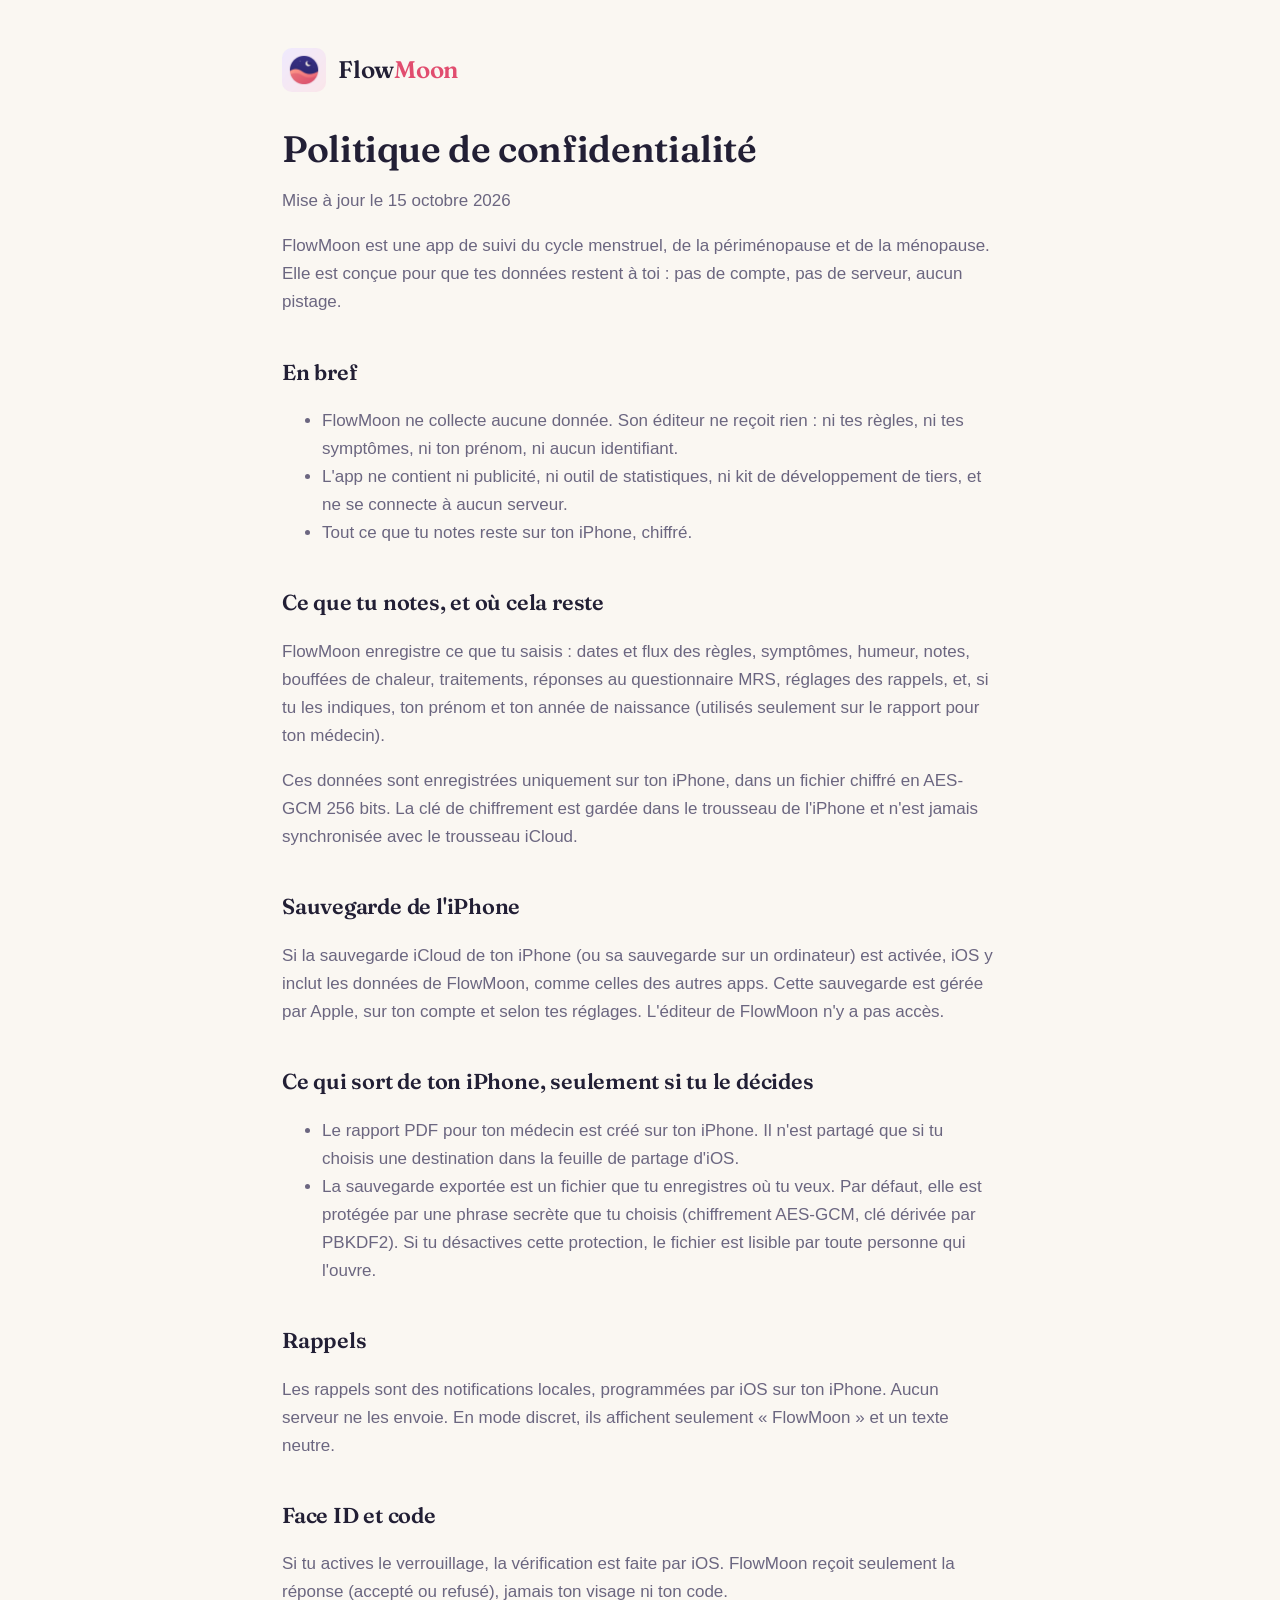
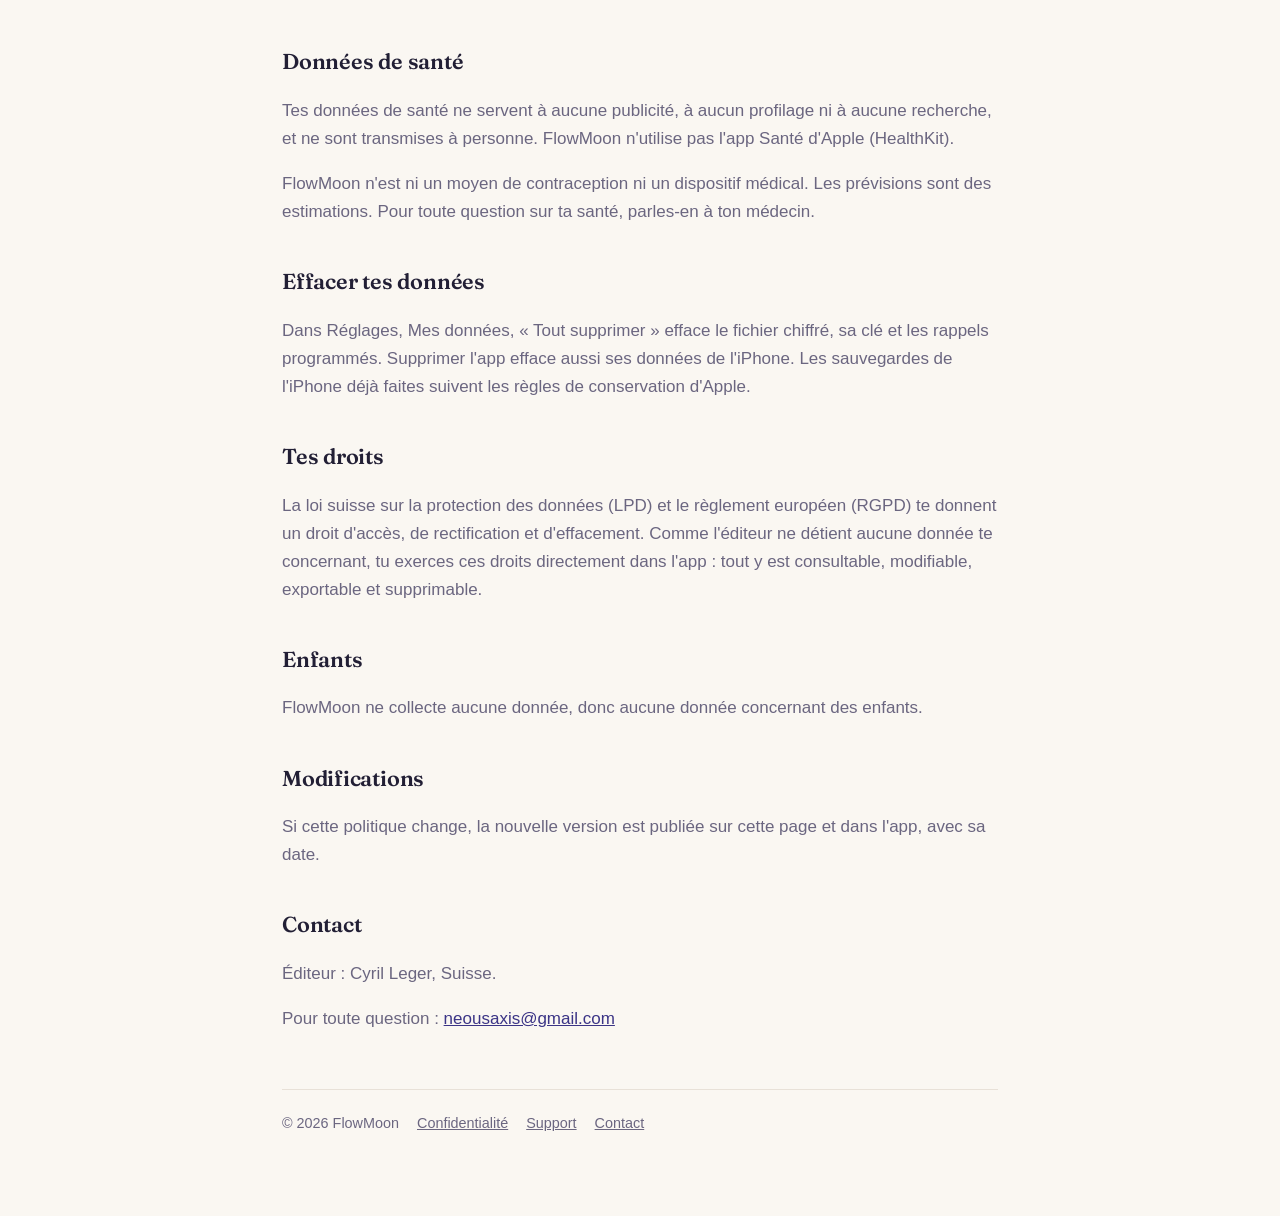
==== privacy.html @ 369af788 "Update flow-moon.xyz from FlowMoon/site" ====
<!doctype html>
<html lang="fr">
<head>
<meta charset="utf-8">
<meta name="viewport" content="width=device-width, initial-scale=1">
<title>FlowMoon, politique de confidentialité</title>
<link rel="icon" href="favicon.svg" type="image/svg+xml">
<link rel="apple-touch-icon" href="apple-touch-icon.png">
<link rel="stylesheet" href="assets/site.css">
</head>
<body>
<main>
<header class="top"><img src="apple-touch-icon.png" alt=""><a class="brand" href="./">Flow<span>Moon</span></a></header>
<h1>Politique de confidentialité</h1>
<p>Mise à jour le 15 octobre 2026</p>
<p>FlowMoon est une app de suivi du cycle menstruel, de la périménopause et de la ménopause. Elle est conçue pour que tes données restent à toi : pas de compte, pas de serveur, aucun pistage.</p>
<h2>En bref</h2>
<ul><li>FlowMoon ne collecte aucune donnée. Son éditeur ne reçoit rien : ni tes règles, ni tes symptômes, ni ton prénom, ni aucun identifiant.</li><li>L'app ne contient ni publicité, ni outil de statistiques, ni kit de développement de tiers, et ne se connecte à aucun serveur.</li><li>Tout ce que tu notes reste sur ton iPhone, chiffré.</li></ul>
<h2>Ce que tu notes, et où cela reste</h2>
<p>FlowMoon enregistre ce que tu saisis : dates et flux des règles, symptômes, humeur, notes, bouffées de chaleur, traitements, réponses au questionnaire MRS, réglages des rappels, et, si tu les indiques, ton prénom et ton année de naissance (utilisés seulement sur le rapport pour ton médecin).</p>
<p>Ces données sont enregistrées uniquement sur ton iPhone, dans un fichier chiffré en AES-GCM 256 bits. La clé de chiffrement est gardée dans le trousseau de l'iPhone et n'est jamais synchronisée avec le trousseau iCloud.</p>
<h2>Sauvegarde de l'iPhone</h2>
<p>Si la sauvegarde iCloud de ton iPhone (ou sa sauvegarde sur un ordinateur) est activée, iOS y inclut les données de FlowMoon, comme celles des autres apps. Cette sauvegarde est gérée par Apple, sur ton compte et selon tes réglages. L'éditeur de FlowMoon n'y a pas accès.</p>
<h2>Ce qui sort de ton iPhone, seulement si tu le décides</h2>
<ul><li>Le rapport PDF pour ton médecin est créé sur ton iPhone. Il n'est partagé que si tu choisis une destination dans la feuille de partage d'iOS.</li><li>La sauvegarde exportée est un fichier que tu enregistres où tu veux. Par défaut, elle est protégée par une phrase secrète que tu choisis (chiffrement AES-GCM, clé dérivée par PBKDF2). Si tu désactives cette protection, le fichier est lisible par toute personne qui l'ouvre.</li></ul>
<h2>Rappels</h2>
<p>Les rappels sont des notifications locales, programmées par iOS sur ton iPhone. Aucun serveur ne les envoie. En mode discret, ils affichent seulement « FlowMoon » et un texte neutre.</p>
<h2>Face ID et code</h2>
<p>Si tu actives le verrouillage, la vérification est faite par iOS. FlowMoon reçoit seulement la réponse (accepté ou refusé), jamais ton visage ni ton code.</p>
<h2>Données de santé</h2>
<p>Tes données de santé ne servent à aucune publicité, à aucun profilage ni à aucune recherche, et ne sont transmises à personne. FlowMoon n'utilise pas l'app Santé d'Apple (HealthKit).</p>
<p>FlowMoon n'est ni un moyen de contraception ni un dispositif médical. Les prévisions sont des estimations. Pour toute question sur ta santé, parles-en à ton médecin.</p>
<h2>Effacer tes données</h2>
<p>Dans Réglages, Mes données, « Tout supprimer » efface le fichier chiffré, sa clé et les rappels programmés. Supprimer l'app efface aussi ses données de l'iPhone. Les sauvegardes de l'iPhone déjà faites suivent les règles de conservation d'Apple.</p>
<h2>Tes droits</h2>
<p>La loi suisse sur la protection des données (LPD) et le règlement européen (RGPD) te donnent un droit d'accès, de rectification et d'effacement. Comme l'éditeur ne détient aucune donnée te concernant, tu exerces ces droits directement dans l'app : tout y est consultable, modifiable, exportable et supprimable.</p>
<h2>Enfants</h2>
<p>FlowMoon ne collecte aucune donnée, donc aucune donnée concernant des enfants.</p>
<h2>Modifications</h2>
<p>Si cette politique change, la nouvelle version est publiée sur cette page et dans l'app, avec sa date.</p>
<h2>Contact</h2>
<p>Éditeur : Cyril Leger, Suisse.</p>
<p>Pour toute question : <a href="mailto:neousaxis@gmail.com">neousaxis@gmail.com</a></p>
<footer>
<span>© 2026 FlowMoon</span>
<a href="privacy.html">Confidentialité</a>
<a href="support.html">Support</a>
<a href="mailto:neousaxis@gmail.com">Contact</a>
</footer>
</main>
</body>
</html>
---- assets/site.css ----
@font-face { font-family: Fraunces; src: url(fraunces.woff2) format('woff2'); font-weight: 100 900; font-display: swap; }
:root { --bg:#faf7f2; --surface:#fff; --ink:#221f35; --muted:#6b6680; --line:#e8e1d8; --primary:#3b3486; --coral:#e14d6f; color-scheme: light dark; }
@media (prefers-color-scheme: dark) { :root { --bg:#110f1b; --surface:#1b1928; --ink:#f3f0fa; --muted:#a7a2bd; --line:#2e2b42; --primary:#b9b0ff; --coral:#ff8a9a; } }
* { box-sizing: border-box; }
body { margin:0; background:var(--bg); color:var(--ink); font:17px/1.65 -apple-system, BlinkMacSystemFont, "Segoe UI", Roboto, sans-serif; -webkit-font-smoothing: antialiased; }
main { max-width: 760px; margin: 0 auto; padding: 48px 22px 80px; }
h1, h2, .brand { font-family: Fraunces, Georgia, serif; font-weight: 600; letter-spacing: -0.01em; }
h1 { font-size: 2.3rem; line-height: 1.15; margin: 0 0 12px; }
h2 { font-size: 1.35rem; margin: 38px 0 8px; }
p, li { color: var(--muted); }
strong { color: var(--ink); }
a { color: var(--primary); }
header.top { display:flex; align-items:center; gap:12px; margin-bottom: 36px; }
header.top img { width:44px; height:44px; border-radius: 22.5%; }
header.top .brand { font-size: 1.5rem; color: var(--ink); text-decoration: none; }
.brand span { color: var(--coral); }
.card { background: var(--surface); border-radius: 24px; padding: 22px 24px; margin: 18px 0; box-shadow: 0 1px 2px rgb(0 0 0 / .04), 0 8px 24px rgb(0 0 0 / .05); }
.hero { text-align:center; padding-top: 24px; }
.hero img.icon { width: 132px; height: 132px; border-radius: 22.5%; box-shadow: 0 18px 40px rgb(34 31 53 / .18); }
.hero p.lead { font-size: 1.15rem; max-width: 560px; margin: 0 auto; }
.grid { display:grid; grid-template-columns: repeat(auto-fit, minmax(210px, 1fr)); gap: 14px; margin-top: 30px; }
.grid .card { margin: 0; }
.grid h3 { margin: 0 0 4px; font-size: 1.02rem; color: var(--ink); }
.grid p { margin: 0; font-size: .95rem; }
footer { margin-top: 56px; padding-top: 22px; border-top: 1px solid var(--line); font-size: .9rem; color: var(--muted); display:flex; flex-wrap:wrap; gap: 18px; }
footer a { color: var(--muted); }
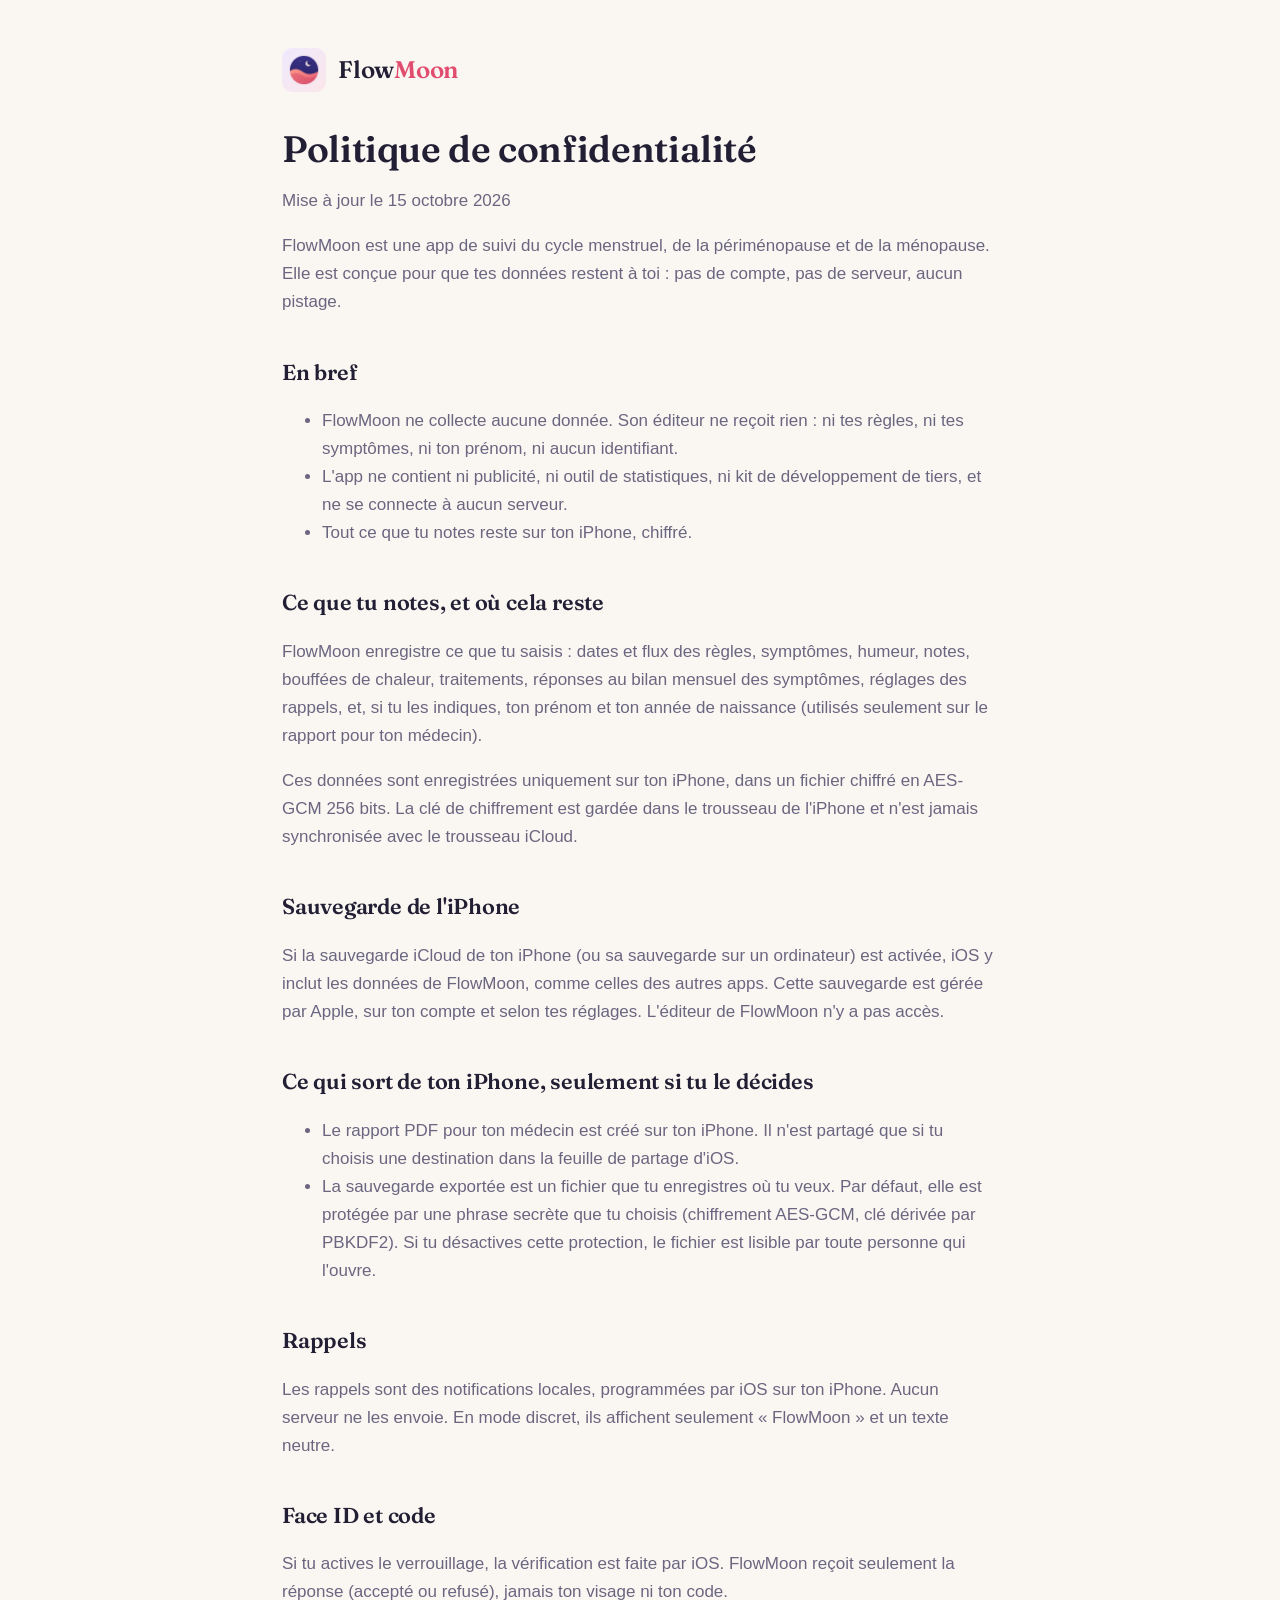
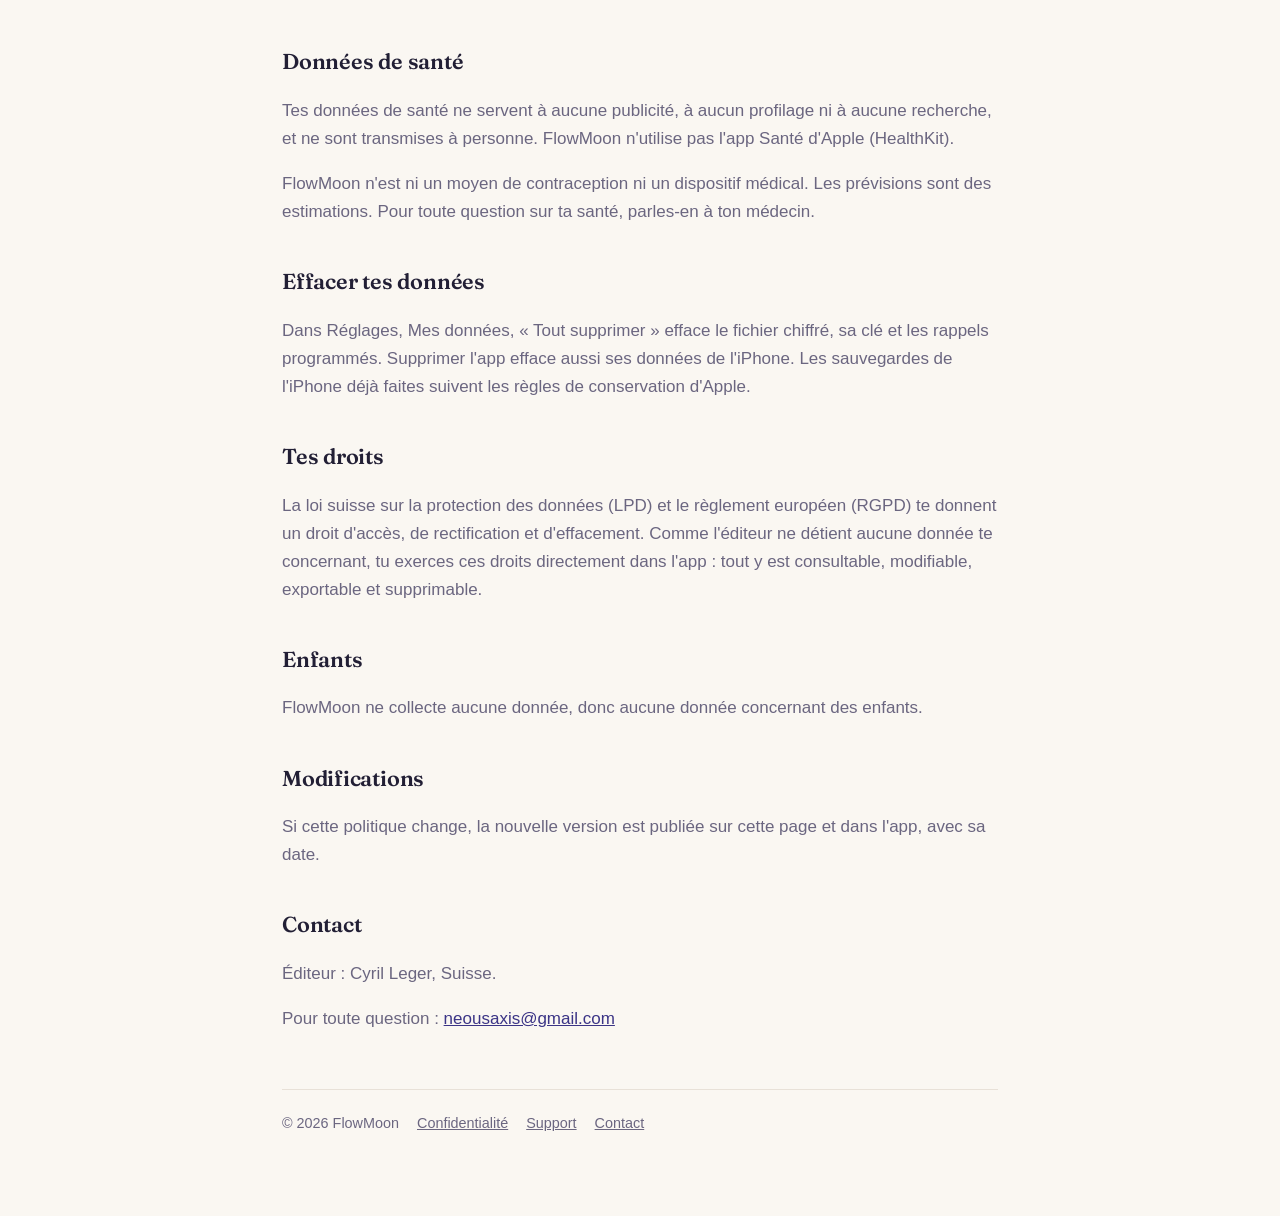
==== commit 8c934a8e: "Update flow-moon.xyz from FlowMoon/site" ====
--- a/privacy.html
+++ b/privacy.html
@@ -17,7 +17,7 @@
 <h2>En bref</h2>
 <ul><li>FlowMoon ne collecte aucune donnée. Son éditeur ne reçoit rien : ni tes règles, ni tes symptômes, ni ton prénom, ni aucun identifiant.</li><li>L'app ne contient ni publicité, ni outil de statistiques, ni kit de développement de tiers, et ne se connecte à aucun serveur.</li><li>Tout ce que tu notes reste sur ton iPhone, chiffré.</li></ul>
 <h2>Ce que tu notes, et où cela reste</h2>
-<p>FlowMoon enregistre ce que tu saisis : dates et flux des règles, symptômes, humeur, notes, bouffées de chaleur, traitements, réponses au questionnaire MRS, réglages des rappels, et, si tu les indiques, ton prénom et ton année de naissance (utilisés seulement sur le rapport pour ton médecin).</p>
+<p>FlowMoon enregistre ce que tu saisis : dates et flux des règles, symptômes, humeur, notes, bouffées de chaleur, traitements, réponses au bilan mensuel des symptômes, réglages des rappels, et, si tu les indiques, ton prénom et ton année de naissance (utilisés seulement sur le rapport pour ton médecin).</p>
 <p>Ces données sont enregistrées uniquement sur ton iPhone, dans un fichier chiffré en AES-GCM 256 bits. La clé de chiffrement est gardée dans le trousseau de l'iPhone et n'est jamais synchronisée avec le trousseau iCloud.</p>
 <h2>Sauvegarde de l'iPhone</h2>
 <p>Si la sauvegarde iCloud de ton iPhone (ou sa sauvegarde sur un ordinateur) est activée, iOS y inclut les données de FlowMoon, comme celles des autres apps. Cette sauvegarde est gérée par Apple, sur ton compte et selon tes réglages. L'éditeur de FlowMoon n'y a pas accès.</p>
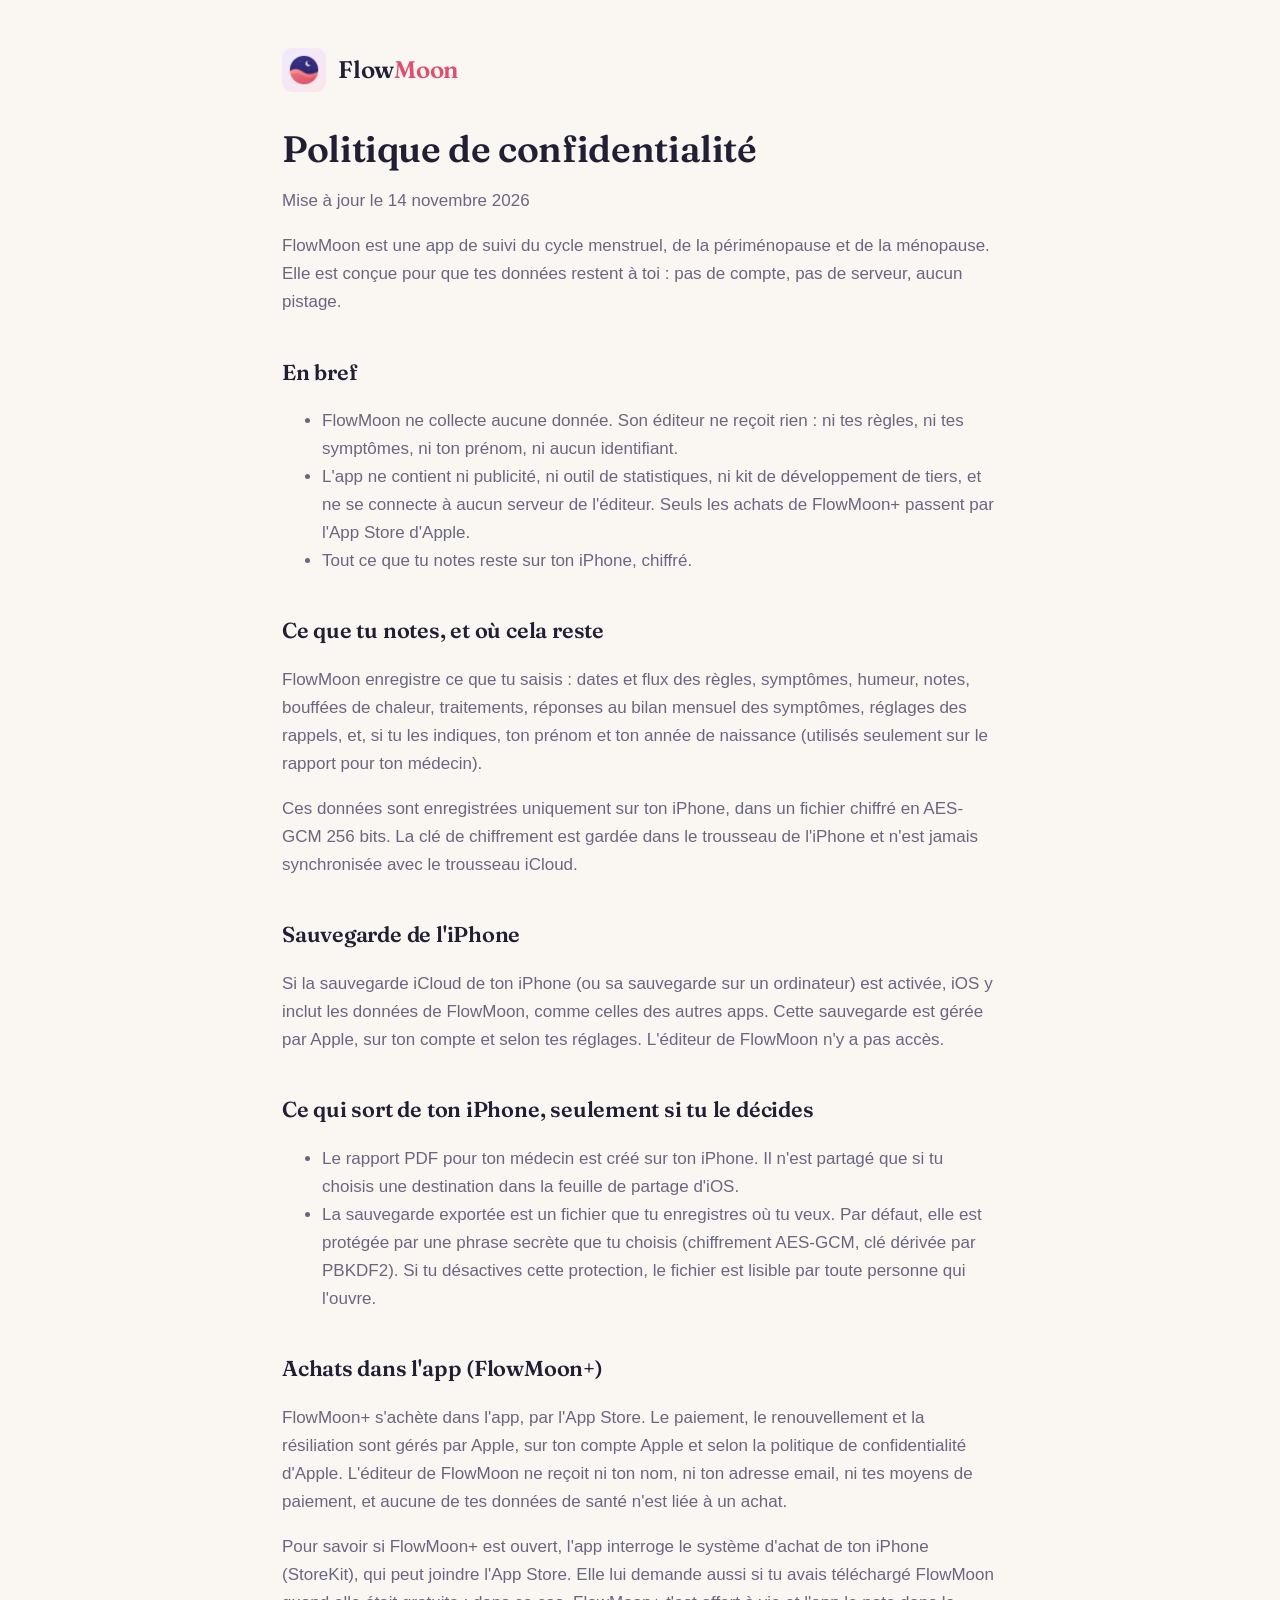
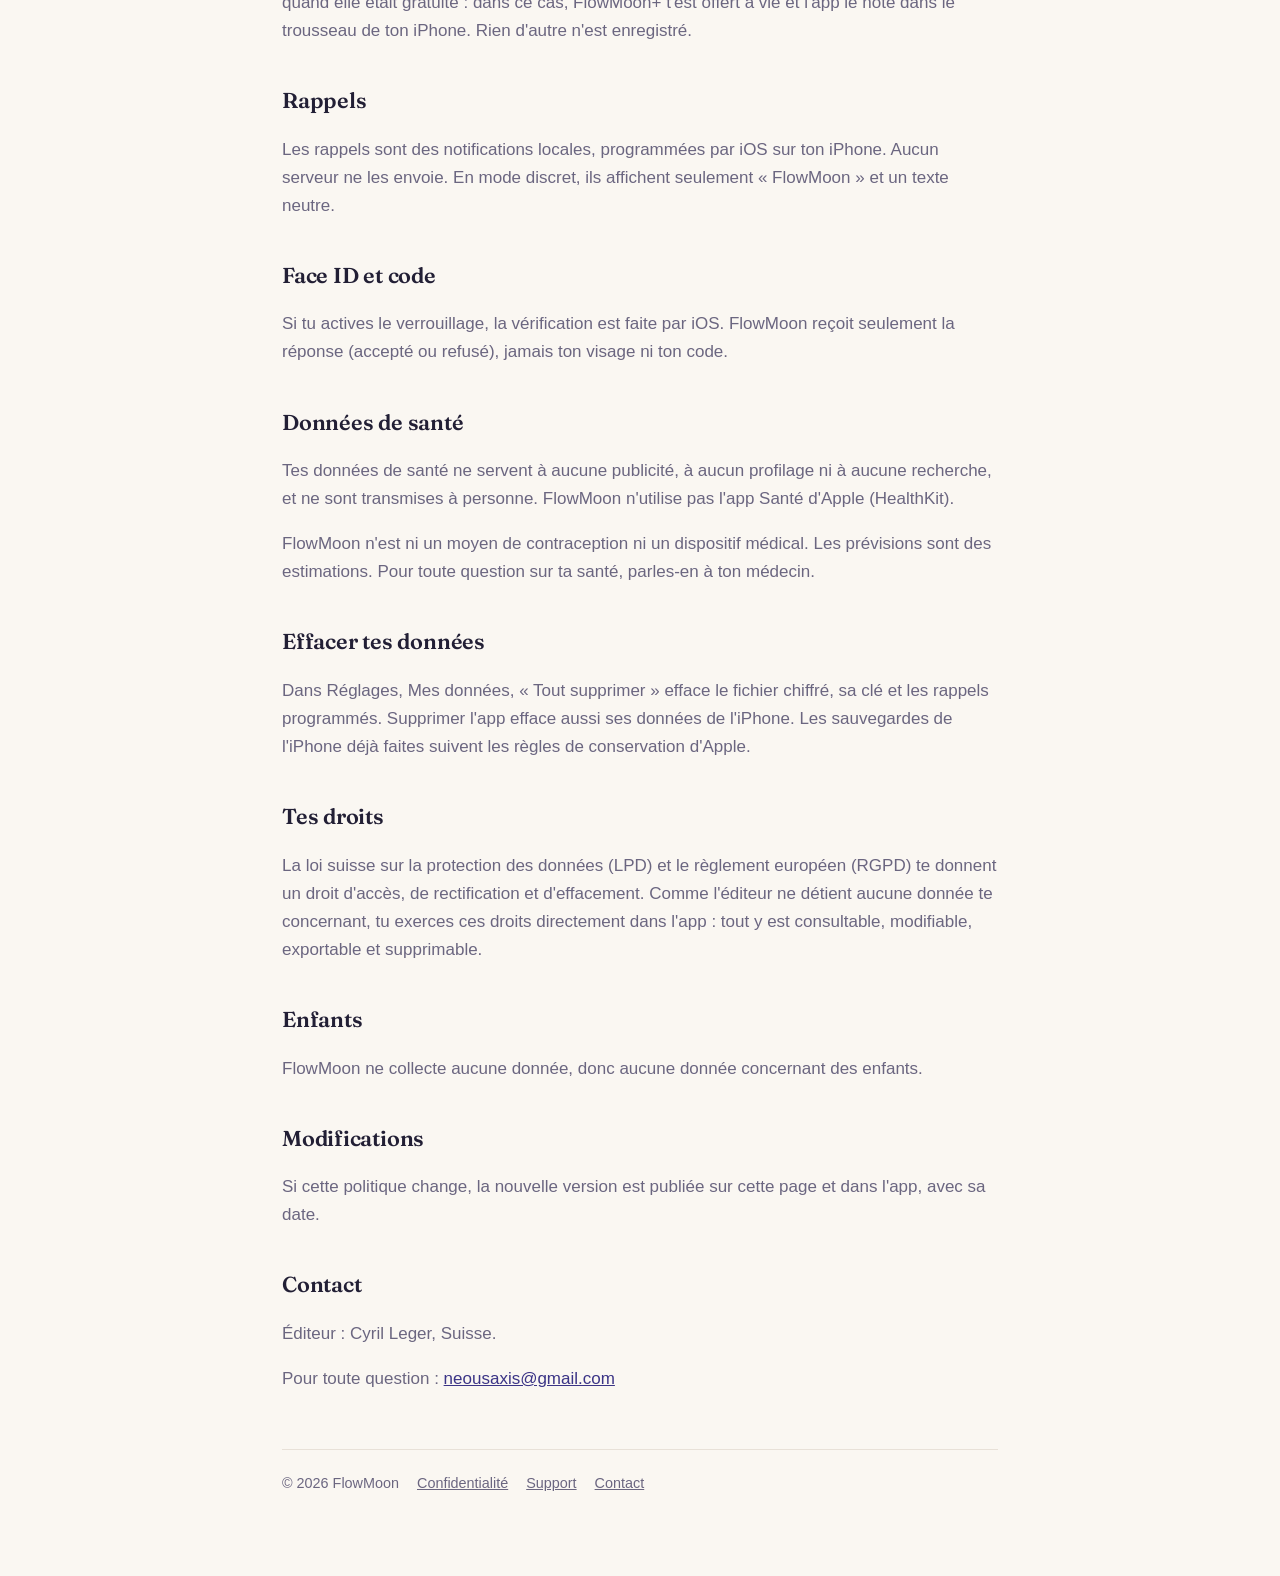
==== commit 14e867f0: "Update flow-moon.xyz from FlowMoon/site" ====
--- a/privacy.html
+++ b/privacy.html
@@ -12,10 +12,10 @@
 <main>
 <header class="top"><img src="apple-touch-icon.png" alt=""><a class="brand" href="./">Flow<span>Moon</span></a></header>
 <h1>Politique de confidentialité</h1>
-<p>Mise à jour le 15 octobre 2026</p>
+<p>Mise à jour le 14 novembre 2026</p>
 <p>FlowMoon est une app de suivi du cycle menstruel, de la périménopause et de la ménopause. Elle est conçue pour que tes données restent à toi : pas de compte, pas de serveur, aucun pistage.</p>
 <h2>En bref</h2>
-<ul><li>FlowMoon ne collecte aucune donnée. Son éditeur ne reçoit rien : ni tes règles, ni tes symptômes, ni ton prénom, ni aucun identifiant.</li><li>L'app ne contient ni publicité, ni outil de statistiques, ni kit de développement de tiers, et ne se connecte à aucun serveur.</li><li>Tout ce que tu notes reste sur ton iPhone, chiffré.</li></ul>
+<ul><li>FlowMoon ne collecte aucune donnée. Son éditeur ne reçoit rien : ni tes règles, ni tes symptômes, ni ton prénom, ni aucun identifiant.</li><li>L'app ne contient ni publicité, ni outil de statistiques, ni kit de développement de tiers, et ne se connecte à aucun serveur de l'éditeur. Seuls les achats de FlowMoon+ passent par l'App Store d'Apple.</li><li>Tout ce que tu notes reste sur ton iPhone, chiffré.</li></ul>
 <h2>Ce que tu notes, et où cela reste</h2>
 <p>FlowMoon enregistre ce que tu saisis : dates et flux des règles, symptômes, humeur, notes, bouffées de chaleur, traitements, réponses au bilan mensuel des symptômes, réglages des rappels, et, si tu les indiques, ton prénom et ton année de naissance (utilisés seulement sur le rapport pour ton médecin).</p>
 <p>Ces données sont enregistrées uniquement sur ton iPhone, dans un fichier chiffré en AES-GCM 256 bits. La clé de chiffrement est gardée dans le trousseau de l'iPhone et n'est jamais synchronisée avec le trousseau iCloud.</p>
@@ -23,6 +23,9 @@
 <p>Si la sauvegarde iCloud de ton iPhone (ou sa sauvegarde sur un ordinateur) est activée, iOS y inclut les données de FlowMoon, comme celles des autres apps. Cette sauvegarde est gérée par Apple, sur ton compte et selon tes réglages. L'éditeur de FlowMoon n'y a pas accès.</p>
 <h2>Ce qui sort de ton iPhone, seulement si tu le décides</h2>
 <ul><li>Le rapport PDF pour ton médecin est créé sur ton iPhone. Il n'est partagé que si tu choisis une destination dans la feuille de partage d'iOS.</li><li>La sauvegarde exportée est un fichier que tu enregistres où tu veux. Par défaut, elle est protégée par une phrase secrète que tu choisis (chiffrement AES-GCM, clé dérivée par PBKDF2). Si tu désactives cette protection, le fichier est lisible par toute personne qui l'ouvre.</li></ul>
+<h2>Achats dans l'app (FlowMoon+)</h2>
+<p>FlowMoon+ s'achète dans l'app, par l'App Store. Le paiement, le renouvellement et la résiliation sont gérés par Apple, sur ton compte Apple et selon la politique de confidentialité d'Apple. L'éditeur de FlowMoon ne reçoit ni ton nom, ni ton adresse email, ni tes moyens de paiement, et aucune de tes données de santé n'est liée à un achat.</p>
+<p>Pour savoir si FlowMoon+ est ouvert, l'app interroge le système d'achat de ton iPhone (StoreKit), qui peut joindre l'App Store. Elle lui demande aussi si tu avais téléchargé FlowMoon quand elle était gratuite : dans ce cas, FlowMoon+ t'est offert à vie et l'app le note dans le trousseau de ton iPhone. Rien d'autre n'est enregistré.</p>
 <h2>Rappels</h2>
 <p>Les rappels sont des notifications locales, programmées par iOS sur ton iPhone. Aucun serveur ne les envoie. En mode discret, ils affichent seulement « FlowMoon » et un texte neutre.</p>
 <h2>Face ID et code</h2>
